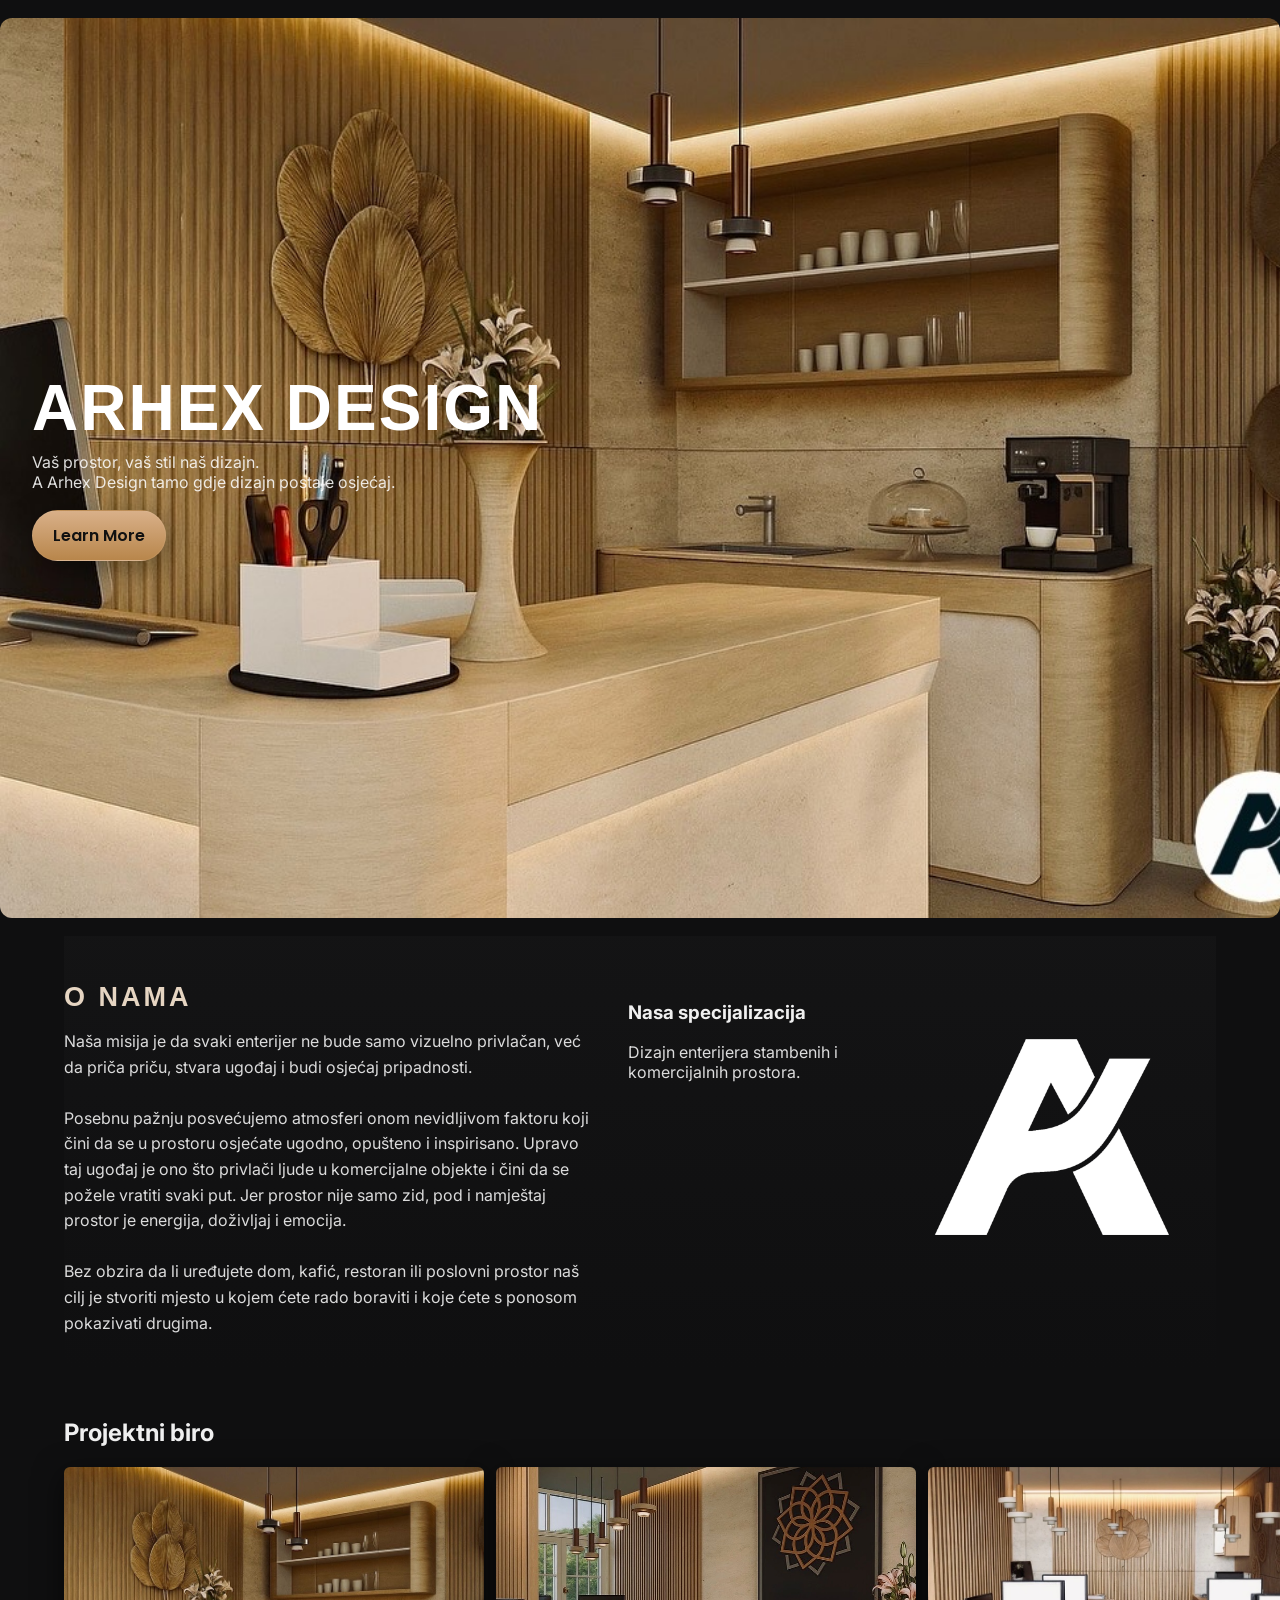
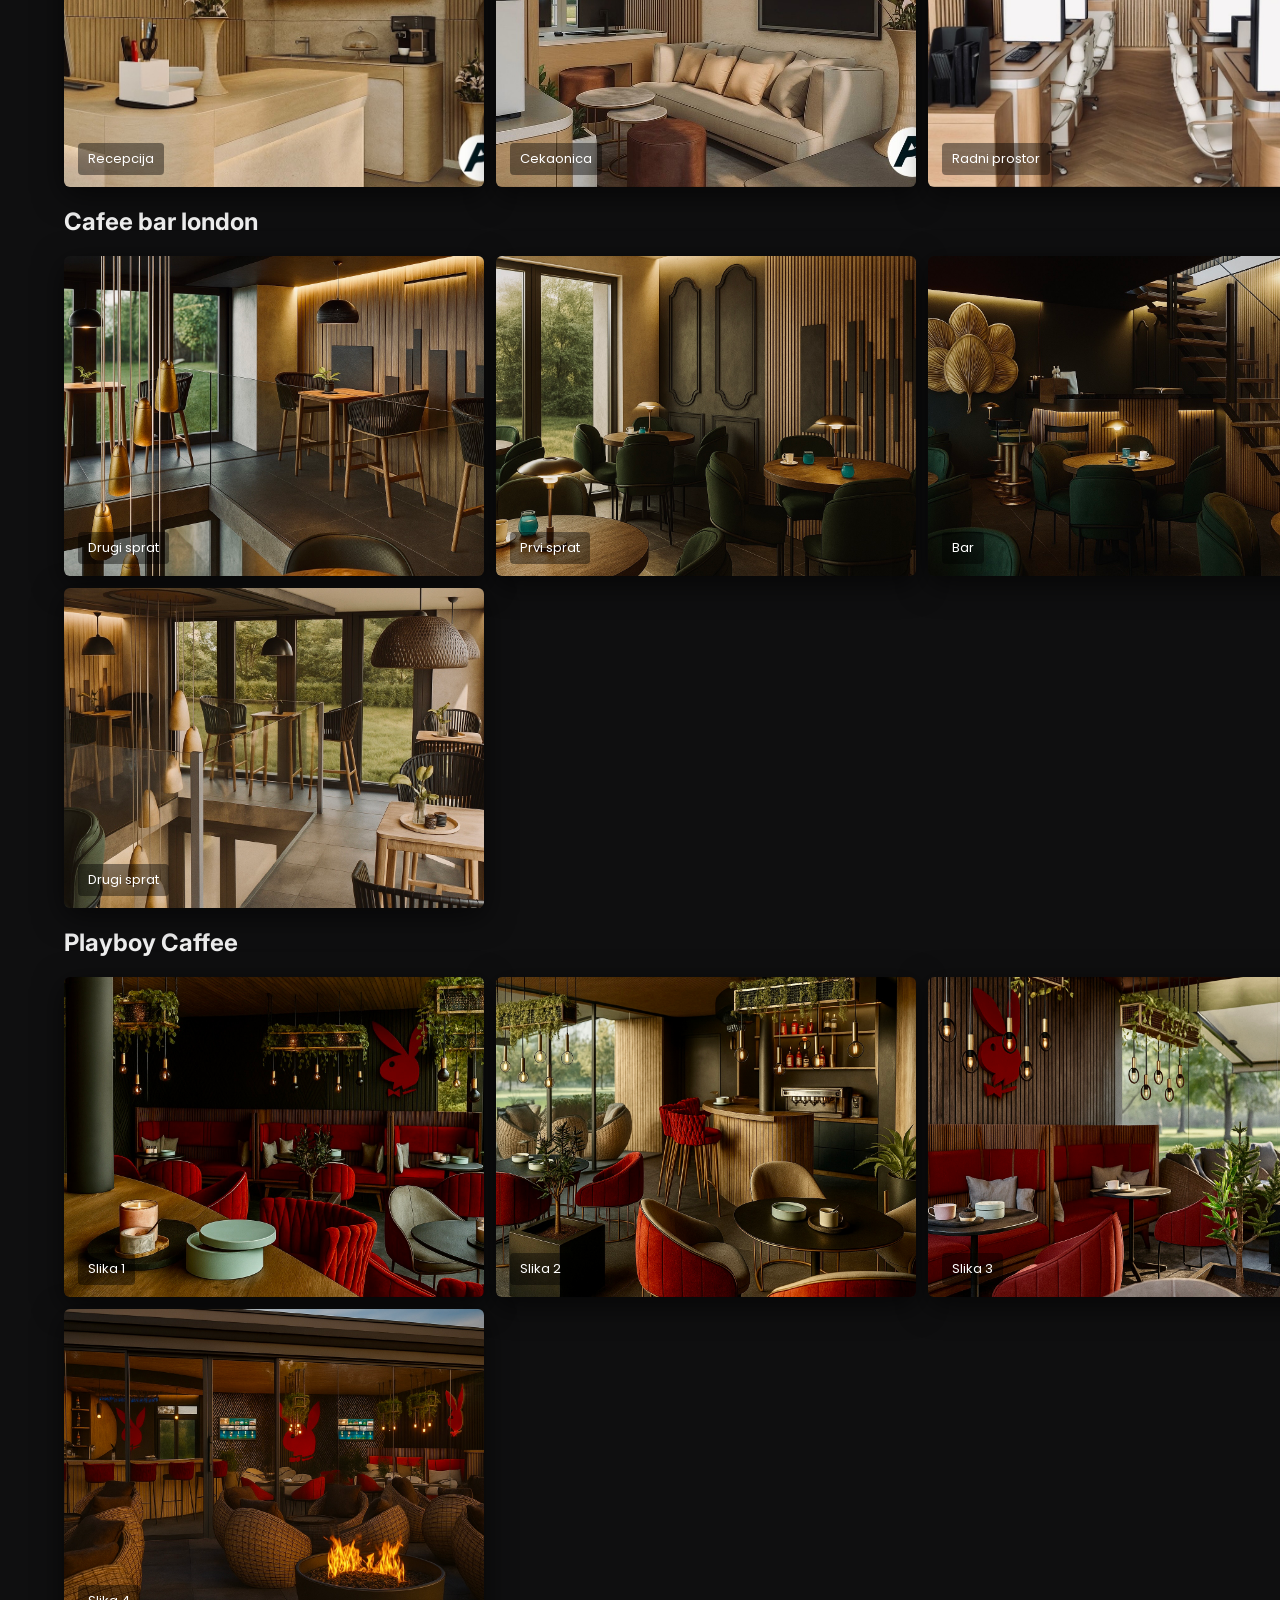
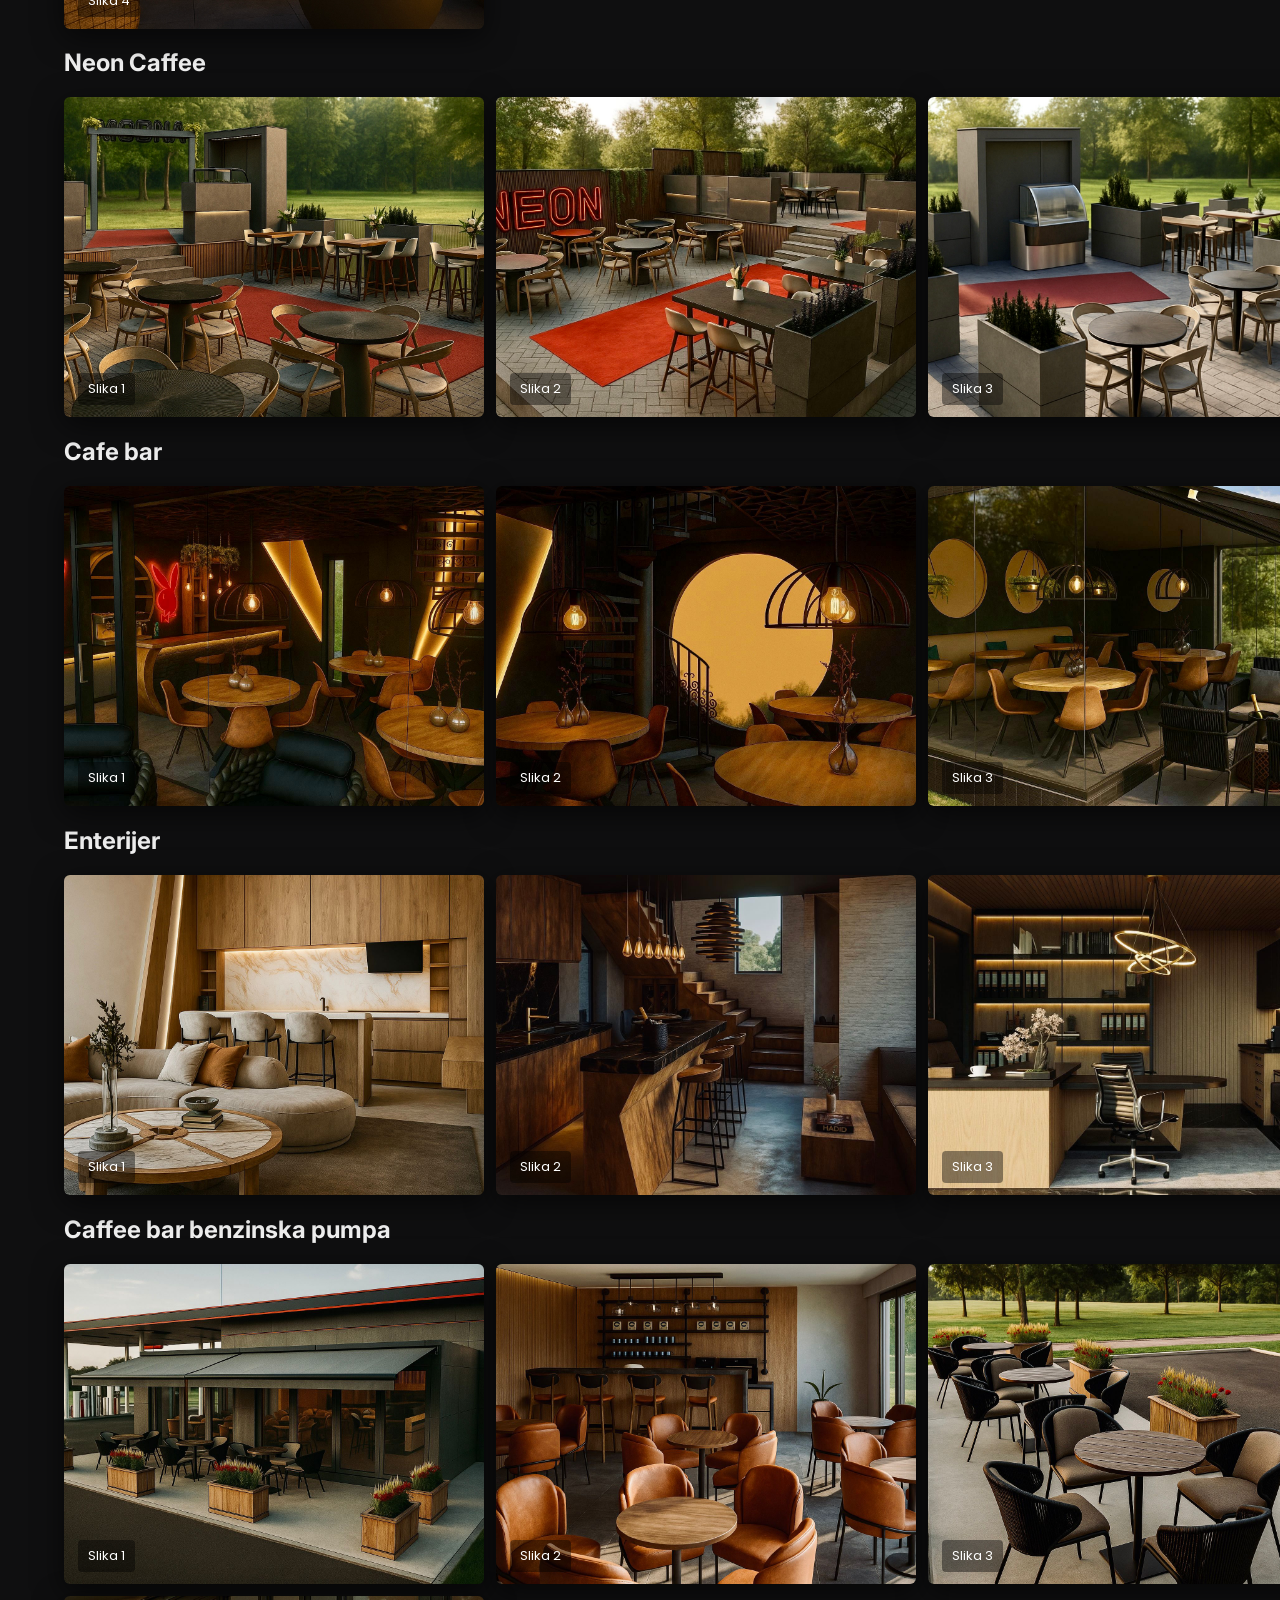
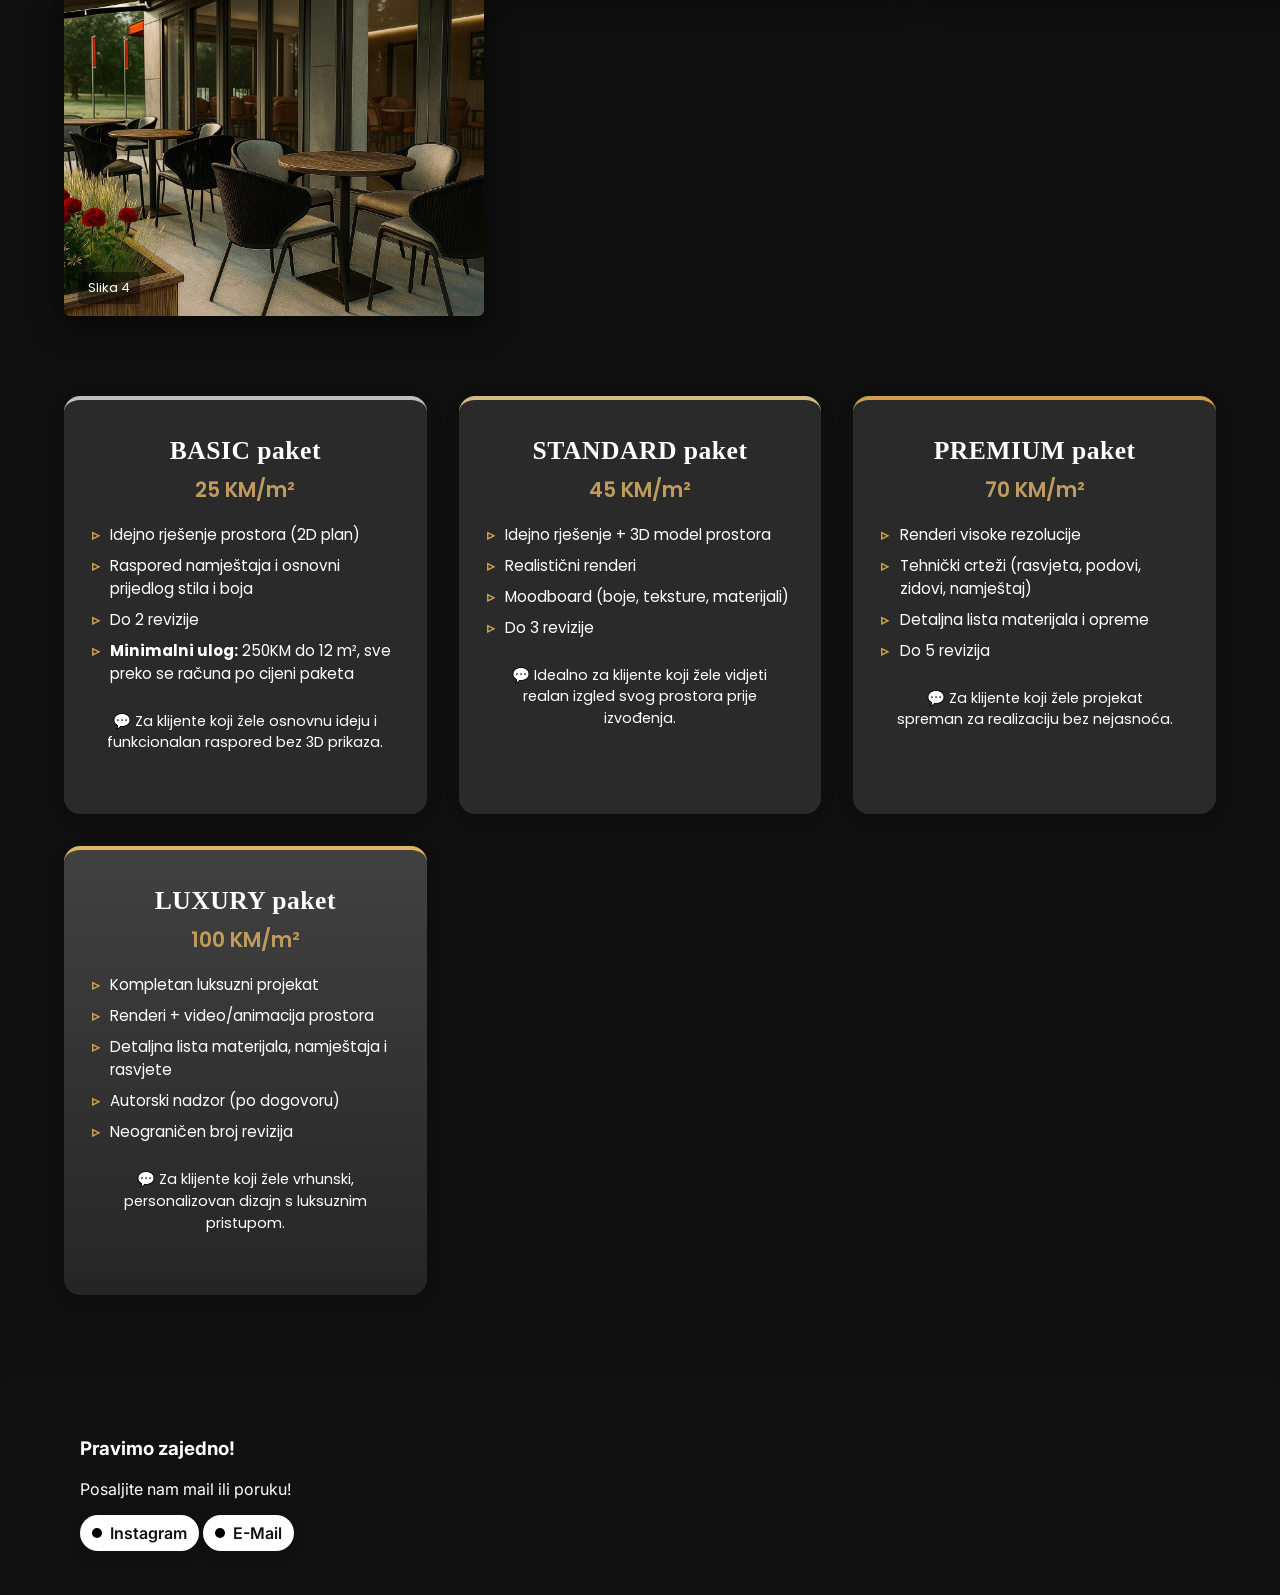
==== main.html @ 0e2cfc60 "Add files via upload" ====
<!doctype html>
<html lang="en">
<head>
  <meta charset="utf-8" />
  <meta name="viewport" content="width=device-width,initial-scale=1" />
  <title>ARHEX</title>

  <!-- Google Fonts -->
  <link href="https://fonts.googleapis.com/css2?
    family=Bebas+Neue&family=Poppins:wght@400;600;700&family=Inter:wght@300;400;600&display=swap"
    rel="stylesheet">

  <link rel="stylesheet" href="styles.css">
</head>
<body>

  <!-- HERO -->
  <header class="hero" role="banner">
    <div class="hero-image" style="background-image: url('path/to/hero-image.jpg');"></div>
    <div class="hero-inner container">
      <div class="hero-content">
        <h1 class="hero-title">ARHEX DESIGN</h1>
        <p class="hero-sub">Vaš prostor, vaš stil naš dizajn.<br>
A         Arhex Design tamo gdje dizajn postaje osjećaj.
        </p>
        <div class="hero-cta">
          <a class="btn btn-primary" id="learn-more">Learn More</a>
        </div>
      </div>
    </div>
  </header>

  <!-- ABOUT -->
  <section class="about container">
    <div class="about-grid">
      <div class="about-left">
        <h2 class="section-title small">O NAMA</h2>
        <p class="muted">Naša misija je da svaki enterijer ne bude samo vizuelno privlačan, već da priča priču, stvara ugođaj i budi osjećaj pripadnosti.<br>
        <br>
        Posebnu pažnju posvećujemo atmosferi onom nevidljivom faktoru koji čini da se u prostoru osjećate ugodno, opušteno i inspirisano.
        Upravo taj ugođaj je ono što privlači ljude u komercijalne objekte i čini da se požele vratiti svaki put.
        Jer prostor nije samo zid, pod i namještaj prostor je energija, doživljaj i emocija.<br>
        <br>
        Bez obzira da li uređujete dom, kafić, restoran ili poslovni prostor naš cilj je stvoriti mjesto u kojem ćete rado boraviti i koje ćete s ponosom pokazivati drugima.
        </p>
      </div>

      <div class="about-mid">
        <h3 class="feature-title">Nasa specijalizacija</h3>
        <ul class="specialization">
          <li>Dizajn enterijera stambenih i komercijalnih prostora.</li>
        </ul>
      </div>

      <div class="about-right">
        <div class="about-image-wrap">
          <img src="work/logo.png" alt="about image">
        </div>
      </div>
    </div>
  </section>

  <!-- PROJECTS preview row -->
  <section class="projects-preview">
    <div class="projects-container">


    </div>
  </section>


<section class="pricing-section" id="pricing">
  <div class="pricing-container">

    <div class="pricing-card basic">
      <h2 class="pricing-title">BASIC paket</h2>
      <p class="pricing-price">25 KM/m²</p>
      <ul class="pricing-list">
        <li>Idejno rješenje prostora (2D plan)</li>
        <li>Raspored namještaja i osnovni prijedlog stila i boja</li>
        <li>Do 2 revizije</li>
        <li><strong>Minimalni ulog:</strong> 250KM do 12 m², sve preko se računa po cijeni paketa</li>
      </ul>
      <p class="pricing-desc">💬 Za klijente koji žele osnovnu ideju i funkcionalan raspored bez 3D prikaza.</p>
    </div>

    <div class="pricing-card standard">
      <h2 class="pricing-title">STANDARD paket</h2>
      <p class="pricing-price">45 KM/m²</p>
      <ul class="pricing-list">
        <li>Idejno rješenje + 3D model prostora</li>
        <li>Realistični renderi</li>
        <li>Moodboard (boje, teksture, materijali)</li>
        <li>Do 3 revizije</li>
      </ul>
      <p class="pricing-desc">💬 Idealno za klijente koji žele vidjeti realan izgled svog prostora prije izvođenja.</p>
    </div>

    <div class="pricing-card premium">
      <h2 class="pricing-title">PREMIUM paket</h2>
      <p class="pricing-price">70 KM/m²</p>
      <ul class="pricing-list">
        <li>Renderi visoke rezolucije</li>
        <li>Tehnički crteži (rasvjeta, podovi, zidovi, namještaj)</li>
        <li>Detaljna lista materijala i opreme</li>
        <li>Do 5 revizija</li>
      </ul>
      <p class="pricing-desc">💬 Za klijente koji žele projekat spreman za realizaciju bez nejasnoća.</p>
    </div>

    <div class="pricing-card luxury">
      <h2 class="pricing-title">LUXURY paket</h2>
      <p class="pricing-price">100 KM/m²</p>
      <ul class="pricing-list">
        <li>Kompletan luksuzni projekat</li>
        <li>Renderi + video/animacija prostora</li>
        <li>Detaljna lista materijala, namještaja i rasvjete</li>
        <li>Autorski nadzor (po dogovoru)</li>
        <li>Neograničen broj revizija</li>
      </ul>
      <p class="pricing-desc">💬 Za klijente koji žele vrhunski, personalizovan dizajn s luksuznim pristupom.</p>
    </div>

  </div>
</section>


  

  <!-- Footer CTA -->
  <footer id="contact" class="footer">
    <div class="container footer-inner">
      <div class="footer-left">
        <h3>Pravimo zajedno!</h3>
        <p class="muted">Posaljite nam mail ili poruku!</p>

        <div class="about-socials">
          <a class="social-pill" href="https://www.instagram.com/arhex_design?igsh=MWY5aG54cDFkeXpsZw==" target="_blank"><span class="dot"></span> Instagram </a>
          <a class="social-pill" href="https://mail.google.com/mail/?view=cm&fs=1&to=arhex.design@gmail.com" target="_blank"><span class="dot"></span> E-Mail </a>
        </div>
      </div>
    </div>
  </footer>
  <script src="back.js"></script>
</body>
</html>
---- styles.css ----
/* Reset + base */
* { box-sizing: border-box; }
html,body { height:100%; margin:0; background:#0f0f10; color:#efefef; font-family: 'Inter', system-ui, sans-serif; -webkit-font-smoothing:antialiased; }
.container { width: 90%; margin: 0 auto; }
.projects-container { width: 90%; margin: 0 auto; }

/* Left vertical bar */
.left-bar {
  position: fixed;
  left: 18px;
  top: 40px;
  width: 72px;
  z-index: 60;
  color:#e6e6e6;
}
.left-bar-inner { display:flex; flex-direction:column; align-items:center; gap:18px; }
.index-num { font-family:'Bebas Neue', sans-serif; font-size:30px; opacity:0.9; color:#d9b089; }
.left-nav { display:flex; flex-direction:column; gap:8px; }
.mini-btn { background:transparent; color:inherit; border:1px solid rgba(255,255,255,0.04); padding:6px 8px; border-radius:6px; cursor:pointer; font-size:12px; }

/* HERO */
.hero { position: relative; border-radius: 12px; overflow:hidden; margin: 18px 0; min-height: 60vh; display:block; }
.hero-image { position:absolute; inset:0; background-size:cover; background-position:center; filter: saturate(0.98) contrast(1.02) brightness(0.96); transform: scale(1.02);}
.hero-inner { background-image: url(work/office1.jpeg); background-repeat: no-repeat; background-size: cover; position:relative; z-index:2; display:flex; align-items:center; min-height:100vh; width: 100%; }
.hero-content { padding: 6rem 2rem; max-width:820px; }
.hero-title { font-family:'Bebas Neue', sans-serif; color:#fff; font-size: clamp(28px, 5.8vw, 64px); letter-spacing:2px; margin:0 0 12px 0; line-height:1; text-transform:uppercase; }
.hero-sub { color: rgba(255,255,255,0.86); max-width:640px; font-size:1rem; margin:0 0 18px 0; }
.hero-cta .btn { display:inline-block; }

/* overlay for readability */
.hero::before {
  content:""; position:absolute; inset:0; background: linear-gradient(180deg, rgba(0,0,0,0.48) 0%, rgba(0,0,0,0.30) 50%, rgba(0,0,0,0.6) 100%); z-index:1;
}

/* Buttons */
.btn { display:inline-block; text-decoration:none; padding:12px 20px; border-radius:28px; font-family:'Poppins',sans-serif; font-weight:600; }
.btn-primary { background: linear-gradient(180deg,#d9b089,#b8864b); color:#111; box-shadow: 0 8px 30px rgba(0,0,0,0.4); border: 1px solid rgba(255,255,255,0.06); cursor: pointer;}
.btn-secondary { background: transparent; border: 2px solid rgba(255,255,255,0.06); color:#fff; }

/* ABOUT */
.about { padding: 46px 0; background: linear-gradient(180deg, rgba(255,255,255,0.02) 0%, rgba(0,0,0,0.02) 100%); }
.about-grid { display:grid; grid-template-columns: 1fr 240px 320px; gap:28px; align-items:top; }
.section-title.small { font-family:'Bebas Neue', sans-serif; color:#e6d5c2; text-transform:uppercase; letter-spacing:3px; font-size:3vh; margin:0 0 12px 0; }
.about-left .muted { color:rgba(255,255,255,0.85); line-height:1.6; }


/* special list */
.specialization { list-style:none; padding:0; margin:0; color:rgba(255,255,255,0.85); }
.about-image-wrap img { width:100%; height:auto; display:block; border-radius:8px;  background-color: none;}

/* Projects preview strip */
.projects-preview { padding:0; margin-top:8px;}
.projects-row {
  display: grid;
  grid-template-columns: repeat(4, 1fr);
  gap: 12px;
  margin-top: 18px;
  width: 100%;
}
.project-card { position:relative; overflow:hidden; border-radius:6px; background:#111; box-shadow: 0 8px 30px rgba(0,0,0,0.6); width: 420px;}
.project-card img { width:100%; height:320px; object-fit:cover; display:block; transform-origin:center; transition: transform .4s ease; }
.project-card:hover img { transform: scale(1.04); }
.project-card .card-title { position:absolute; left:14px; bottom:12px; color:#fff; font-family:'Poppins',sans-serif; background: rgba(0,0,0,0.42); padding:6px 10px; border-radius:4px; font-size:13px; }

/* Pricing

/* Pricing Section */
.pricing-section {
  width: 100%;
  background: #fafafa;
  padding: 80px 5%;
  text-align: center;
}

.pricing-container {
  display: grid;
  grid-template-columns: repeat(auto-fit, minmax(280px, 1fr));
  gap: 32px;
  max-width: 1400px;
  margin: 0 auto;
}

.pricing-card {
  background: #2a2a2a;
  border-radius: 16px;
  padding: 36px 28px;
  box-shadow: 0 4px 20px rgba(0,0,0,0.06);
  transition: transform .3s ease, box-shadow .3s ease;
  border-top: 4px solid transparent;
}

.pricing-card:hover {
  transform: translateY(-6px);
  box-shadow: 0 8px 28px rgba(0,0,0,0.12);
}

/* Accent colors per tier */
.basic { border-top-color: #bfbfbf; }
.standard { border-top-color: #d4b887; }
.premium { border-top-color: #d19f4b; }
.luxury { border-top-color: #e0b461; background: linear-gradient(180deg,#414141, #252525); }

.pricing-section {background-color: #0f0f10;}

.pricing-title {
  font-family: "Playfair Display", serif;
  font-size: 1.6rem;
  letter-spacing: .5px;
  margin: 0;
  color: #ffffff;
}

.pricing-price {
  font-family: "Poppins", sans-serif;
  font-size: 1.3rem;
  color: #c19b5c;
  margin: 8px 0 18px 0;
  font-weight: 600;
}

.pricing-list {
  text-align: left;
  margin: 0 auto 16px;
  padding: 0;
  list-style: none;
}

.pricing-list li {
  font-family: "Poppins", sans-serif;
  font-size: .95rem;
  color: #ffffff;
  margin: 8px 0;
  padding-left: 1.2em;
  position: relative;
}

.pricing-list li::before {
  content: "▹";
  position: absolute;
  left: 0;
  color: #d1a44c;
  font-weight: bold;
}

.pricing-desc {
  font-family: "Poppins", sans-serif;
  font-size: .9rem;
  color: #ffffff;
  line-height: 1.5;
  background: none;
  border-radius: 8px;
  padding: 10px 14px;
  margin-top: 14px;
}

@media (max-width: 700px) {
  .pricing-card {
    padding: 28px 20px;
  }
  .pricing-price {
    font-size: 1.1rem;
  }
  .pricing-title {
    font-size: 1.4rem;
  }
}


/* Big numeric callout */
.big-callout { padding: 40px 0; background: transparent; }
.callout-inner { display:flex; align-items:center; gap:28px; justify-content:center; padding: 24px 0; }
.big-number { font-family:'Bebas Neue',sans-serif; font-size: clamp(72px, 22vw, 220px); color:#d9b089; line-height:0.85; -webkit-text-fill-color: transparent; background-image: url('path/to/texture.jpg'); background-size: cover; background-position:center; }
.callout-text { color:rgba(255,255,255,0.8); text-align:center; }

/* Clients */
.clients { background: rgba(0,0,0,0.02); padding: 40px 0 80px; }
.clients-grid { display:grid; grid-template-columns: repeat(6, 1fr); gap:18px; align-items:center; justify-items:center; }
.client-logo img { width:72px; height:72px; object-fit:contain; opacity:0.9; filter: grayscale(0.08) brightness(0.98); border-radius:6px; }

/* ---------- FOOTER ---------- */
.footer{ background:#111; color:#fff; padding:28px 0; border-radius:12px; margin-bottom:36px; }
.footer-inner{ display:flex; justify-content:space-between; align-items:center; gap:18px; padding:16px; }

.social-pill{ display:inline-flex; gap:8px; align-items:center; padding:8px 12px; background:#fff; border-radius:999px; text-decoration:none; color:#111; box-shadow: 0 6px 18px rgba(0,0,0,0.06); font-weight:600; }
.social-pill .dot{ width:10px; height:10px; background: black; border-radius:50%; display:inline-block; }


/* Responsive */
@media (max-width: 1100px) {
  .about-grid { grid-template-columns: 1fr 1fr; }
  .projects-row { grid-template-columns: repeat(2, 1fr); }
  .clients-grid { grid-template-columns: repeat(4, 1fr); }
  .hero-inner { min-height:56vh; }
}
@media (max-width: 720px) {
  .left-bar { display:none; }
  .hero { border-radius:0; min-height:50vh; }
  .hero-content { padding: 2.4rem 1rem; text-align:center; }
  .about-grid { grid-template-columns: 1fr; gap:18px; }
  .projects-row { grid-template-columns: 1fr; }
  .big-number { font-size: clamp(48px, 40vw, 120px); }
  .clients-grid { grid-template-columns: repeat(3, 1fr); }
}

/* laptop */
@media (max-width: 1500px) {
  .projects-row {
    grid-template-columns: repeat(3, 1fr);
  }
}

/* tablet */
@media (max-width: 900px) {
  .projects-row {
    grid-template-columns: repeat(2, 1fr);
  }
}

/* phone */
@media (max-width: 600px) {
  .projects-row {
    grid-template-columns: 1fr;
  }
}
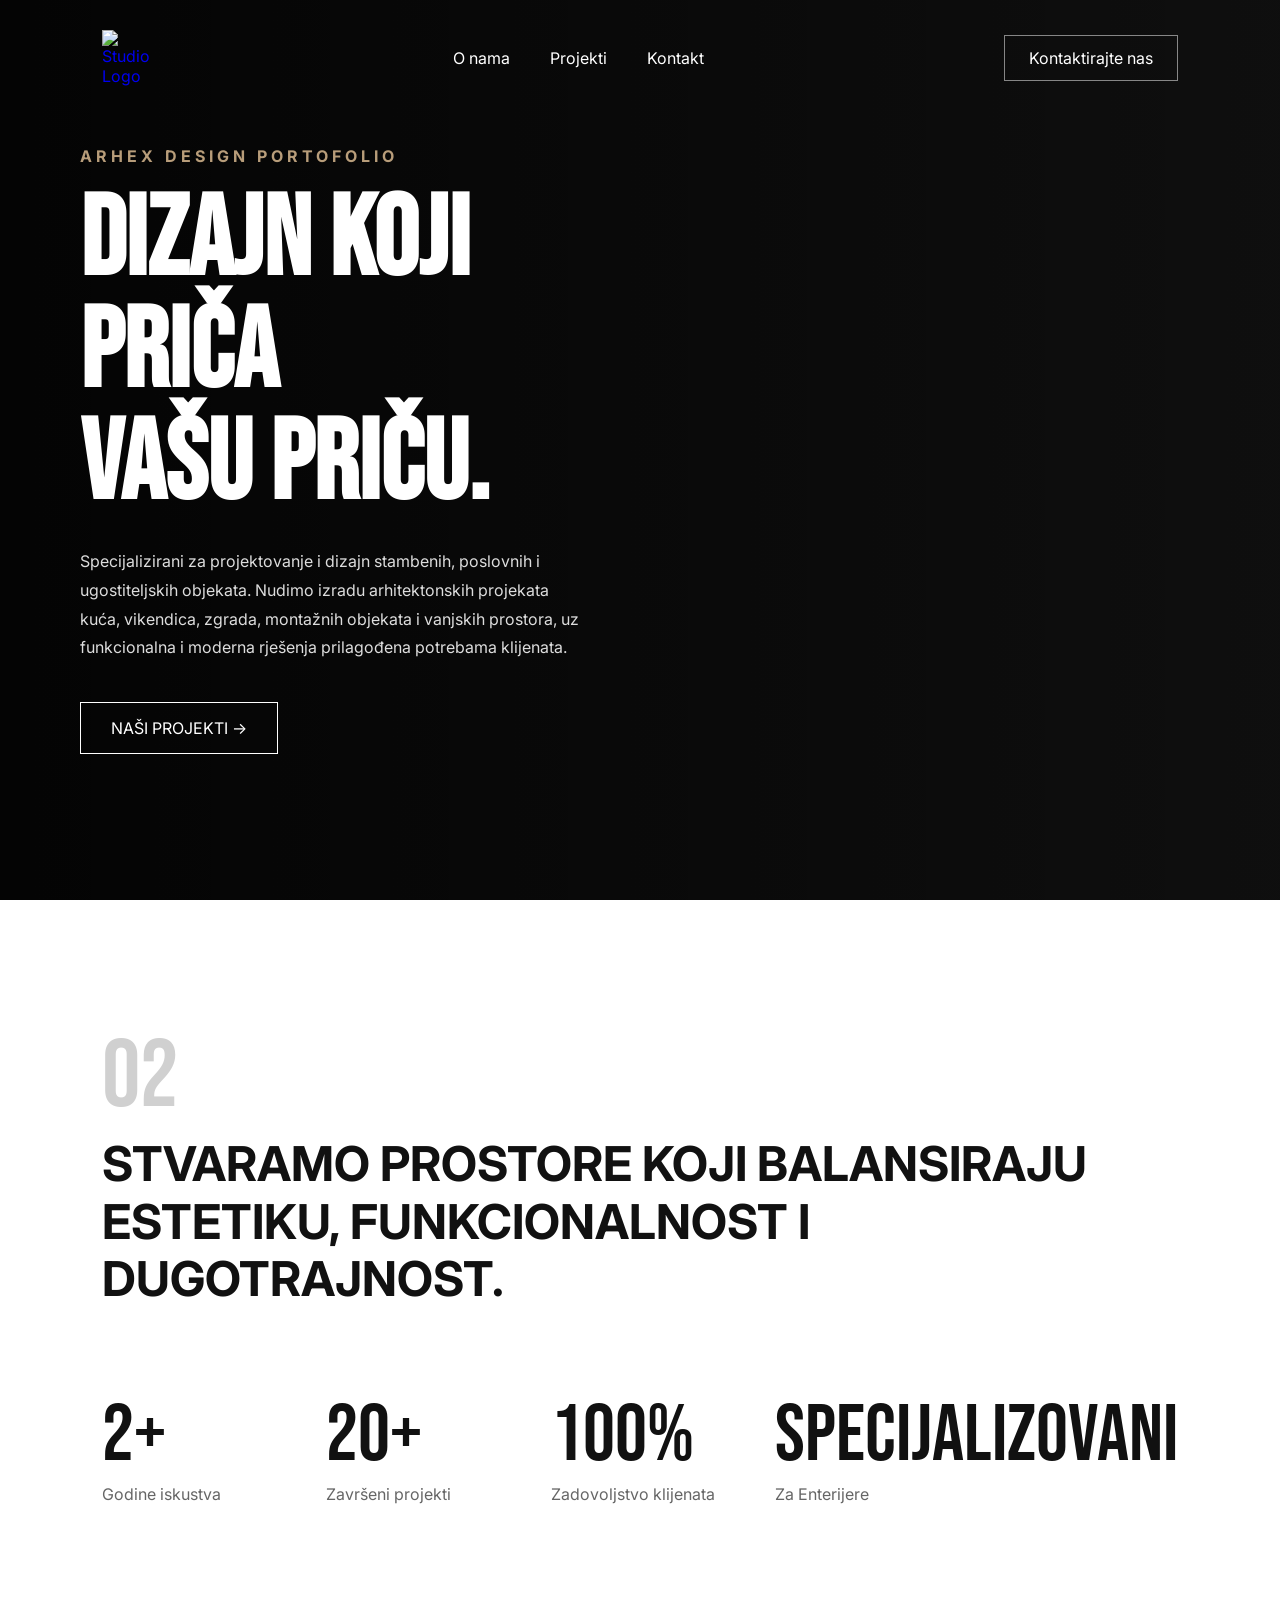
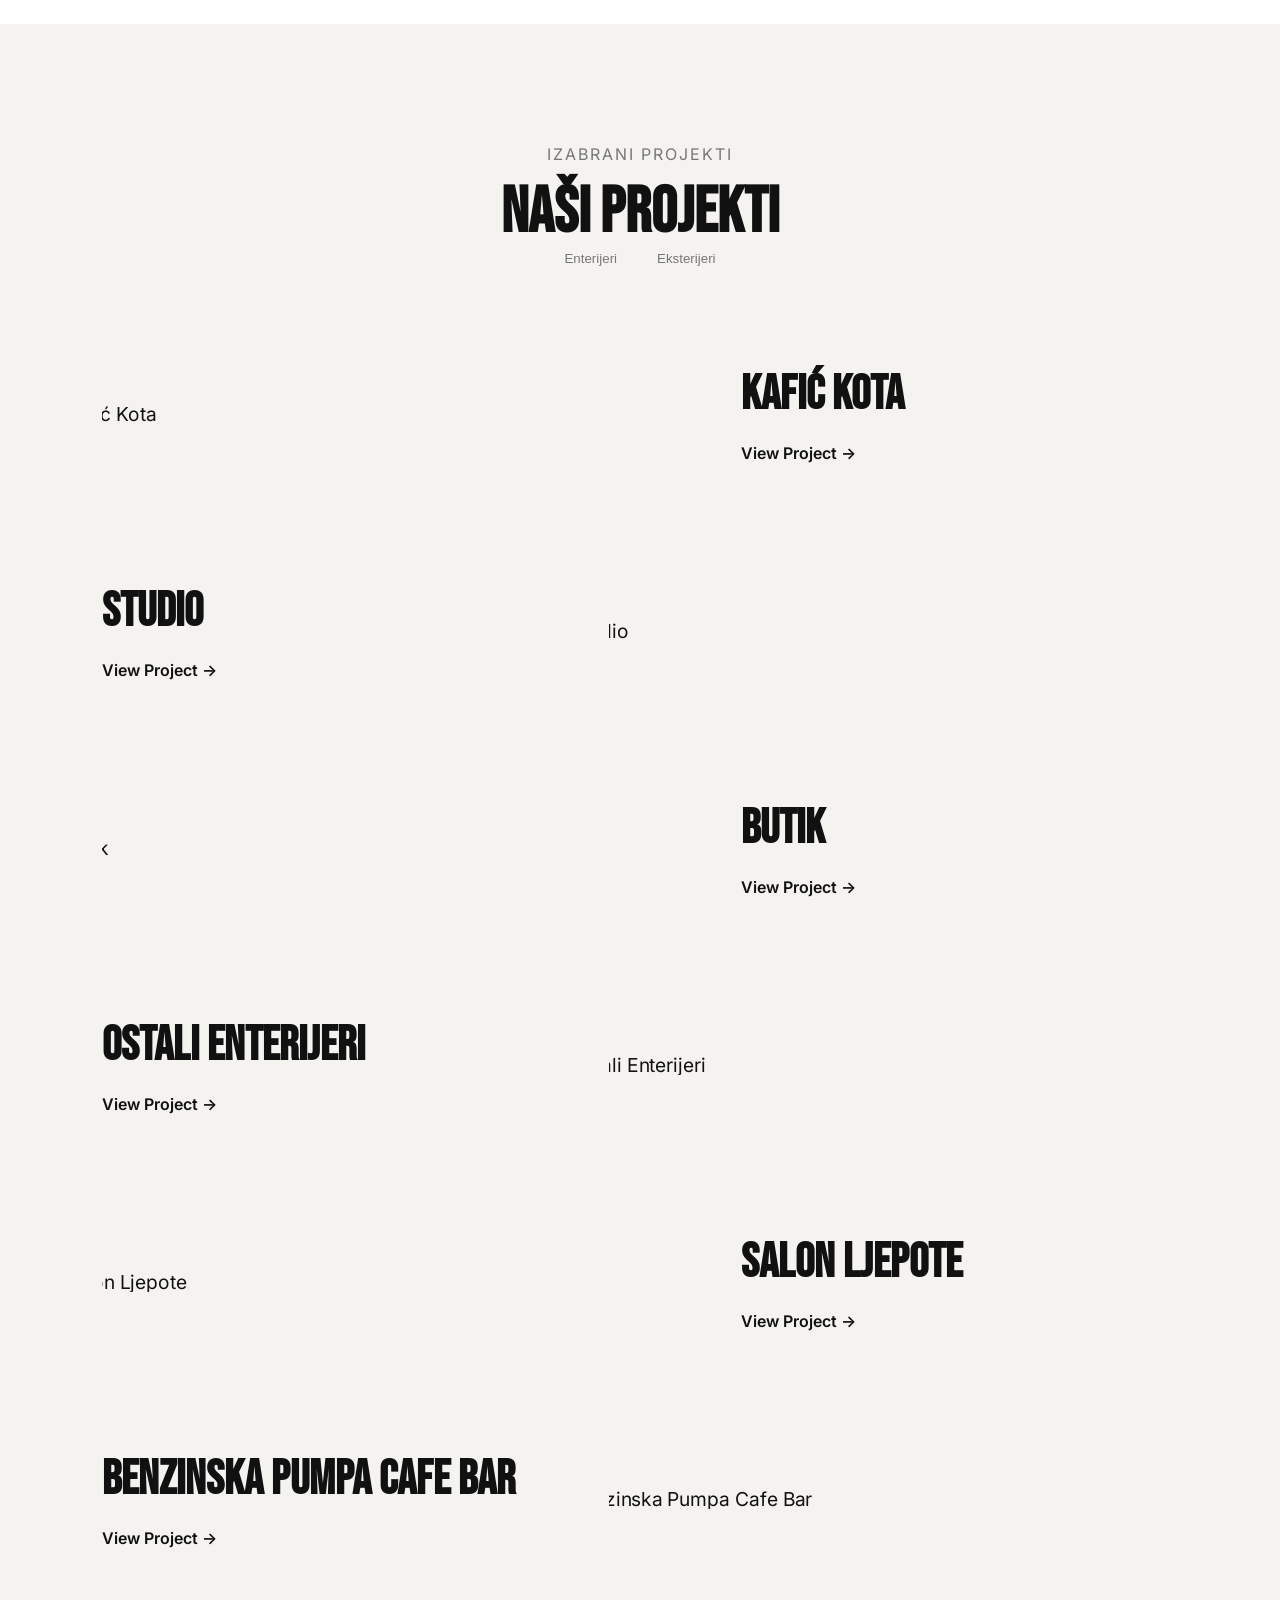
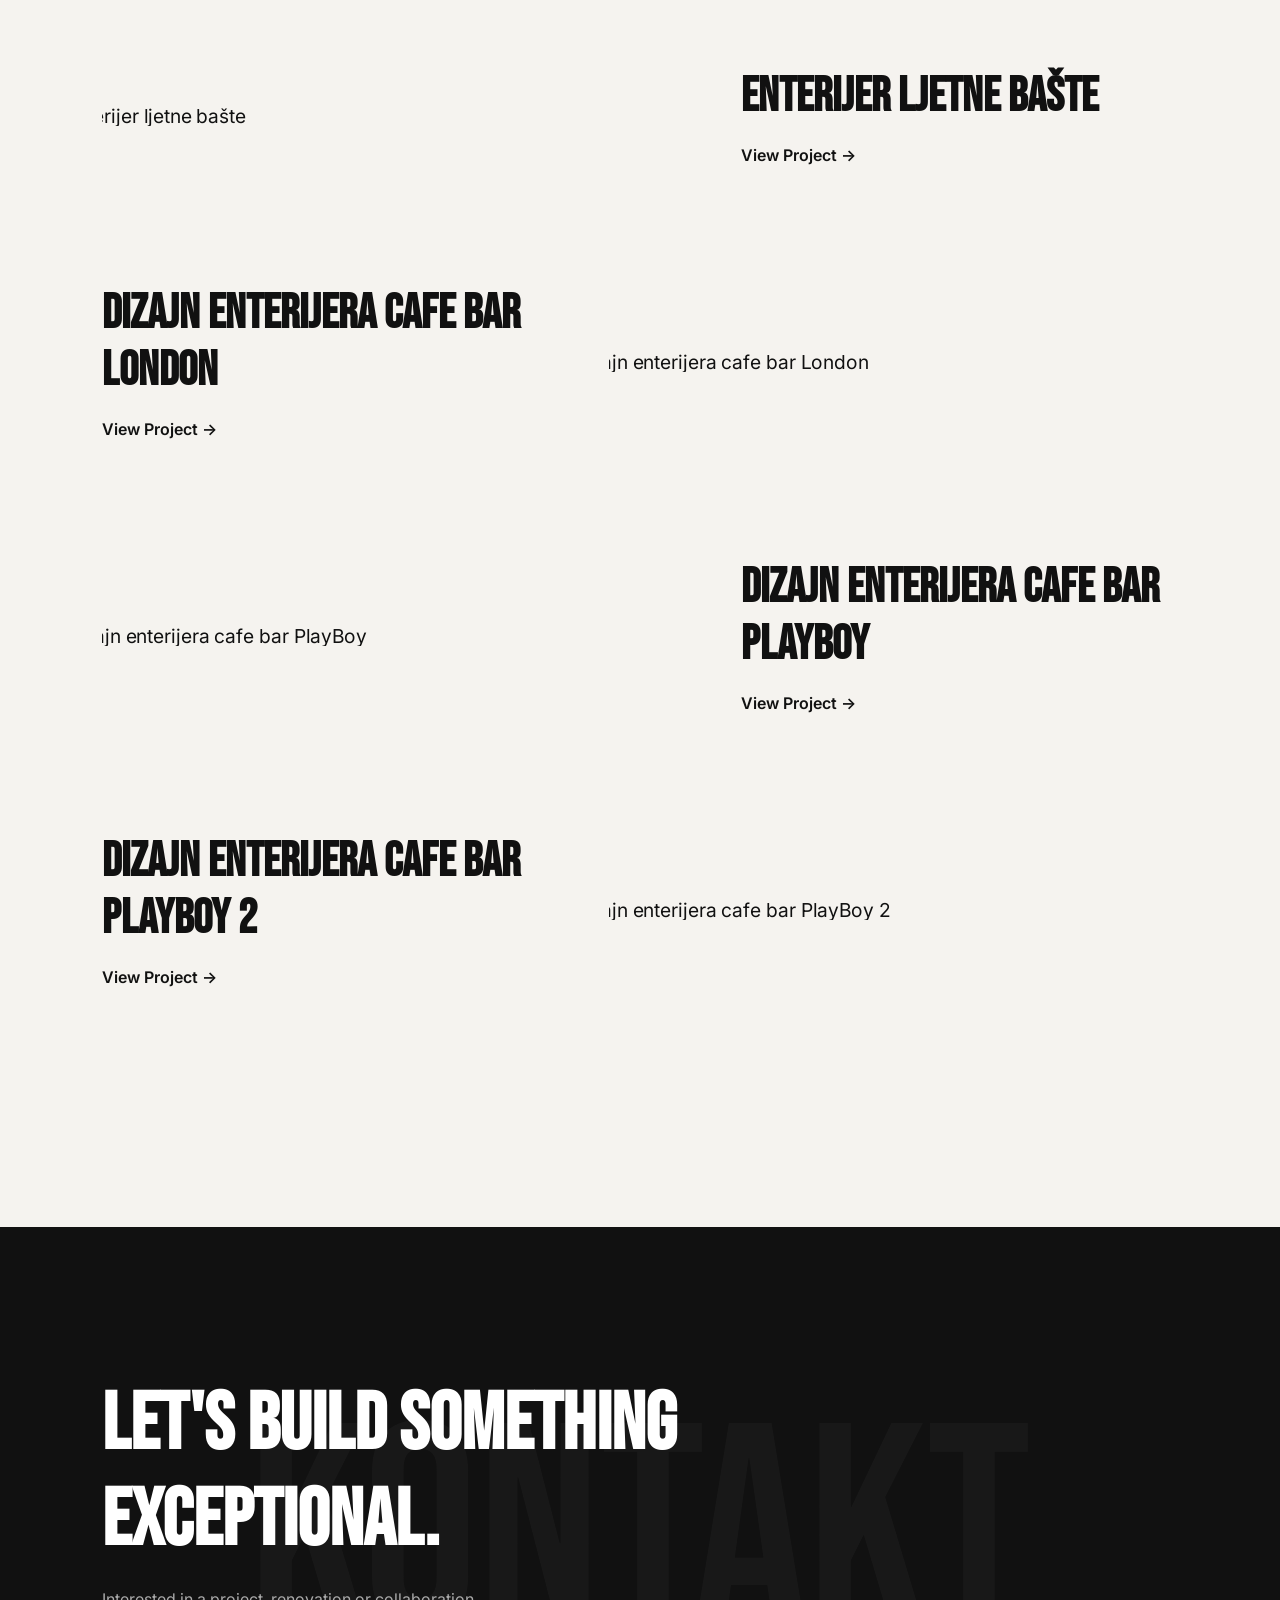
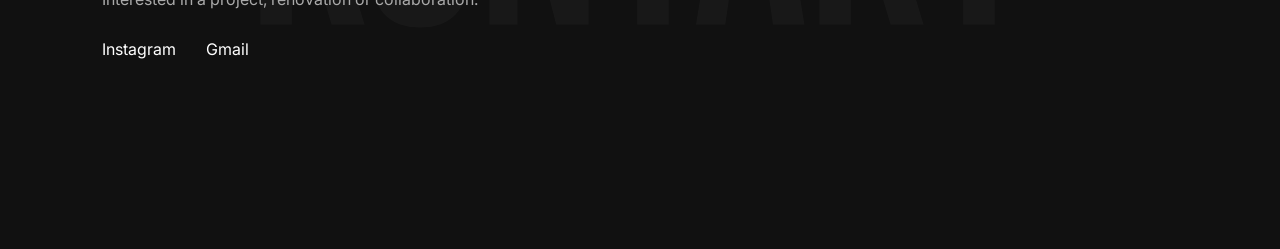
==== commit 997e4ae5: "Add files via upload" ====
--- a/main.html
+++ b/main.html
@@ -1,146 +1,192 @@
-<!doctype html>
+<!DOCTYPE html>
 <html lang="en">
 <head>
-  <meta charset="utf-8" />
-  <meta name="viewport" content="width=device-width,initial-scale=1" />
-  <title>ARHEX</title>
+    <meta charset="UTF-8">
+    <meta name="viewport" content="width=device-width, initial-scale=1.0">
+    <title>Studio Architecture</title>
 
-  <!-- Google Fonts -->
-  <link href="https://fonts.googleapis.com/css2?
-    family=Bebas+Neue&family=Poppins:wght@400;600;700&family=Inter:wght@300;400;600&display=swap"
-    rel="stylesheet">
+    <link rel="stylesheet" href="style.css">
 
-  <link rel="stylesheet" href="styles.css">
+    <link rel="preconnect" href="https://fonts.googleapis.com">
+    <link rel="preconnect" href="https://fonts.gstatic.com" crossorigin>
+
+    <link href="https://fonts.googleapis.com/css2?family=Bebas+Neue&family=Inter:wght@300;400;500;600&display=swap" rel="stylesheet">
 </head>
 <body>
 
-  <!-- HERO -->
-  <header class="hero" role="banner">
-    <div class="hero-image" style="background-image: url('path/to/hero-image.jpg');"></div>
-    <div class="hero-inner container">
-      <div class="hero-content">
-        <h1 class="hero-title">ARHEX DESIGN</h1>
-        <p class="hero-sub">Vaš prostor, vaš stil naš dizajn.<br>
-A         Arhex Design tamo gdje dizajn postaje osjećaj.
-        </p>
-        <div class="hero-cta">
-          <a class="btn btn-primary" id="learn-more">Learn More</a>
+    <!-- NAVBAR -->
+
+    <nav class="navbar">
+
+        <a href="#" class="logo">
+
+            <img
+                src="projectImages/logo.PNG"
+                alt="Studio Logo"
+            >
+
+        </a>
+
+        <div class="nav-links">
+            <a href="#about">O nama</a>
+            <a href="#projects">Projekti</a>
+            <a href="#contact">Kontakt</a>
         </div>
-      </div>
-    </div>
-  </header>
 
-  <!-- ABOUT -->
-  <section class="about container">
-    <div class="about-grid">
-      <div class="about-left">
-        <h2 class="section-title small">O NAMA</h2>
-        <p class="muted">Naša misija je da svaki enterijer ne bude samo vizuelno privlačan, već da priča priču, stvara ugođaj i budi osjećaj pripadnosti.<br>
-        <br>
-        Posebnu pažnju posvećujemo atmosferi onom nevidljivom faktoru koji čini da se u prostoru osjećate ugodno, opušteno i inspirisano.
-        Upravo taj ugođaj je ono što privlači ljude u komercijalne objekte i čini da se požele vratiti svaki put.
-        Jer prostor nije samo zid, pod i namještaj prostor je energija, doživljaj i emocija.<br>
-        <br>
-        Bez obzira da li uređujete dom, kafić, restoran ili poslovni prostor naš cilj je stvoriti mjesto u kojem ćete rado boraviti i koje ćete s ponosom pokazivati drugima.
-        </p>
-      </div>
+        <a href="#contact" class="nav-btn">
+            Kontaktirajte nas
+        </a>
 
-      <div class="about-mid">
-        <h3 class="feature-title">Nasa specijalizacija</h3>
-        <ul class="specialization">
-          <li>Dizajn enterijera stambenih i komercijalnih prostora.</li>
-        </ul>
-      </div>
+    </nav>
 
-      <div class="about-right">
-        <div class="about-image-wrap">
-          <img src="work/logo.png" alt="about image">
+    <!-- HERO -->
+
+    <section class="hero">
+
+        <div class="hero-overlay"></div>
+
+        <div class="hero-bg"></div>
+
+        <div class="hero-content">
+
+            <div class="hero-left">
+
+                <div class="hero-logo">
+                    ARHEX DESIGN PORTOFOLIO
+                </div>
+
+                <h1>
+                    DIZAJN KOJI<br>
+                    PRIČA<br>
+                    VAŠU PRIČU.
+                </h1>
+
+                <p>
+                    Specijalizirani za projektovanje i dizajn stambenih, poslovnih i ugostiteljskih objekata.
+                    Nudimo izradu arhitektonskih projekata kuća, vikendica, zgrada, montažnih objekata i vanjskih prostora, uz funkcionalna i moderna rješenja prilagođena potrebama klijenata.
+                </p>
+
+                <a href="#projects" class="hero-btn">
+                    NAŠI PROJEKTI →
+                </a>
+
+            </div>
+
         </div>
-      </div>
-    </div>
-  </section>
 
-  <!-- PROJECTS preview row -->
-  <section class="projects-preview">
-    <div class="projects-container">
+    </section>
+
+    <!-- ABOUT -->
+
+    <section id="about" class="about" class="project-image parallax">
+
+        <div class="section-number">
+            02
+        </div>
+
+        <div class="about-intro">
+
+            <h2>
+                STVARAMO PROSTORE KOJI BALANSIRAJU ESTETIKU, FUNKCIONALNOST I DUGOTRAJNOST.
+            </h2>
+
+        </div>
+
+        <div class="stats">
+
+            <div class="stat">
+                <span>2+</span>
+                <p>Godine iskustva</p>
+            </div>
+
+            <div class="stat">
+                <span>20+</span>
+                <p>Završeni projekti</p>
+            </div>
+
+            <div class="stat">
+                <span>100%</span>
+                <p>Zadovoljstvo klijenata</p>
+            </div>
+
+            <div class="stat">
+                <span>SPECIJALIZOVANI</span>
+                <p>Za Enterijere</p>
+            </div>
+
+        </div>
+
+    </section>
+
+    <!-- PROJECTS -->
+
+    <section id="projects" class="projects">
+
+    <div class="projects-header">
+
+        <div>
+
+            <p class="small-heading">
+                IZABRANI PROJEKTI
+            </p>
+
+            <h2>
+                NAŠI PROJEKTI
+            </h2>
+
+        </div>
+
+        <div class="tabs">
 
 
-    </div>
-  </section>
+            <button class="tab" data-category="interiors">
+                Enterijeri
+            </button>
 
+            <button class="tab" data-category="exteriors">
+                Eksterijeri
+            </button>
 
-<section class="pricing-section" id="pricing">
-  <div class="pricing-container">
+        </div>
 
-    <div class="pricing-card basic">
-      <h2 class="pricing-title">BASIC paket</h2>
-      <p class="pricing-price">25 KM/m²</p>
-      <ul class="pricing-list">
-        <li>Idejno rješenje prostora (2D plan)</li>
-        <li>Raspored namještaja i osnovni prijedlog stila i boja</li>
-        <li>Do 2 revizije</li>
-        <li><strong>Minimalni ulog:</strong> 250KM do 12 m², sve preko se računa po cijeni paketa</li>
-      </ul>
-      <p class="pricing-desc">💬 Za klijente koji žele osnovnu ideju i funkcionalan raspored bez 3D prikaza.</p>
     </div>
 
-    <div class="pricing-card standard">
-      <h2 class="pricing-title">STANDARD paket</h2>
-      <p class="pricing-price">45 KM/m²</p>
-      <ul class="pricing-list">
-        <li>Idejno rješenje + 3D model prostora</li>
-        <li>Realistični renderi</li>
-        <li>Moodboard (boje, teksture, materijali)</li>
-        <li>Do 3 revizije</li>
-      </ul>
-      <p class="pricing-desc">💬 Idealno za klijente koji žele vidjeti realan izgled svog prostora prije izvođenja.</p>
+    <div id="projects-container">
+
     </div>
 
-    <div class="pricing-card premium">
-      <h2 class="pricing-title">PREMIUM paket</h2>
-      <p class="pricing-price">70 KM/m²</p>
-      <ul class="pricing-list">
-        <li>Renderi visoke rezolucije</li>
-        <li>Tehnički crteži (rasvjeta, podovi, zidovi, namještaj)</li>
-        <li>Detaljna lista materijala i opreme</li>
-        <li>Do 5 revizija</li>
-      </ul>
-      <p class="pricing-desc">💬 Za klijente koji žele projekat spreman za realizaciju bez nejasnoća.</p>
-    </div>
-
-    <div class="pricing-card luxury">
-      <h2 class="pricing-title">LUXURY paket</h2>
-      <p class="pricing-price">100 KM/m²</p>
-      <ul class="pricing-list">
-        <li>Kompletan luksuzni projekat</li>
-        <li>Renderi + video/animacija prostora</li>
-        <li>Detaljna lista materijala, namještaja i rasvjete</li>
-        <li>Autorski nadzor (po dogovoru)</li>
-        <li>Neograničen broj revizija</li>
-      </ul>
-      <p class="pricing-desc">💬 Za klijente koji žele vrhunski, personalizovan dizajn s luksuznim pristupom.</p>
-    </div>
-
-  </div>
 </section>
 
+    <!-- CONTACT -->
 
-  
+    <section id="contact" class="contact" class="project-image parallax">
 
-  <!-- Footer CTA -->
-  <footer id="contact" class="footer">
-    <div class="container footer-inner">
-      <div class="footer-left">
-        <h3>Pravimo zajedno!</h3>
-        <p class="muted">Posaljite nam mail ili poruku!</p>
+        <div class="bg-word">
+            KONTAKT
+        </div>
 
-        <div class="about-socials">
-          <a class="social-pill" href="https://www.instagram.com/arhex_design?igsh=MWY5aG54cDFkeXpsZw==" target="_blank"><span class="dot"></span> Instagram </a>
-          <a class="social-pill" href="https://mail.google.com/mail/?view=cm&fs=1&to=arhex.design@gmail.com" target="_blank"><span class="dot"></span> E-Mail </a>
+        <div class="contact-content">
+
+            <h2>
+                LET'S BUILD SOMETHING EXCEPTIONAL.
+            </h2>
+
+            <p>
+                Interested in a project, renovation or collaboration.
+            </p>
+
+            <div class="socials">
+                <a href="https://www.instagram.com/arhex_design?igsh=MWY5aG54cDFkeXpsZw==" target="_blank">Instagram</a>
+                <a href="https://mail.google.com/mail/?view=cm&fs=1&to=arhex.design@gmail.com" target="_blank">Gmail</a>
+            </div>
+
         </div>
-      </div>
-    </div>
-  </footer>
-  <script src="back.js"></script>
+
+    </section>
+
+    <script src="handler.js"></script>
+    <script src="https://cdn.jsdelivr.net/npm/gsap@3"></script>
+    <script src="https://cdn.jsdelivr.net/npm/gsap@3/dist/ScrollTrigger.min.js"></script>
+
 </body>
-</html>
+</html>
--- a/style.css
+++ b/style.css
@@ -0,0 +1,646 @@
+*{
+    margin:0;
+    padding:0;
+    box-sizing:border-box;
+}
+
+html{
+    scroll-behavior:smooth;
+}
+
+body{
+    font-family:'Inter',sans-serif;
+    background:#111;
+    color:#111;
+}
+
+/* NAVBAR */
+
+.navbar{
+    position:fixed;
+    top:0;
+    left:0;
+    width:100%;
+    z-index:1000;
+
+    padding:30px 8%;
+
+    display:flex;
+    justify-content:space-between;
+    align-items:center;
+
+    transition:all .35s ease;
+}
+
+/* Scrolled State */
+
+.navbar.scrolled{
+    background: rgba(255,255,255,0.75);
+
+    backdrop-filter: blur(20px);
+    -webkit-backdrop-filter: blur(20px);
+
+    box-shadow: 0 2px 20px rgba(0,0,0,0.08);
+
+    padding: 20px 8%;
+}
+
+.logo{
+
+    display:flex;
+    align-items:center;
+
+    text-decoration:none;
+
+}
+
+.logo img{
+
+    width:50px;
+    height:auto;
+
+    display:block;
+
+    transition:.3s ease;
+
+}
+.navbar.scrolled .logo img{
+    filter: brightness(0);
+}
+
+.logo span{
+    color:#b89d7a;
+}
+
+.nav-links{
+    display:flex;
+    gap:40px;
+}
+
+.nav-links a{
+    text-decoration:none;
+    color:white;
+
+    transition:.35s;
+}
+
+.navbar.scrolled .nav-links a{
+    color:#111;
+}
+
+.nav-btn{
+    text-decoration:none;
+
+    color:white;
+    border:1px solid rgba(255,255,255,.5);
+
+    padding:12px 24px;
+
+    transition:.35s;
+}
+
+.navbar.scrolled .nav-btn{
+    color:#111;
+    border-color:#111;
+}
+
+.navbar.scrolled .nav-btn:hover{
+    background:#111;
+    color:white;
+}
+
+/* HERO */
+
+.hero{
+    position:relative;
+    height:100vh;
+
+    display:flex;
+    align-items:center;
+
+    overflow:hidden;
+}
+
+.hero-bg{
+    position:absolute;
+    inset:0;
+
+    background:url("projectImages/hero-image1.jpg")
+    center center/cover no-repeat;
+
+    transition:opacity 1s ease;
+
+    z-index:0;
+}
+
+.hero::before{
+    content:"";
+
+    position:absolute;
+    inset:0;
+
+    background:
+    linear-gradient(
+        90deg,
+        rgba(0,0,0,.78),
+        rgba(0,0,0,.15)
+    );
+
+    z-index:1;
+}
+
+
+.hero-content{
+    width:100%;
+    max-width:1700px;
+
+    margin:0 auto;
+
+    padding:0 80px;
+}
+
+.hero-left{
+    max-width:550px;
+}
+
+.hero-logo{
+    color:#b89d7a;
+    letter-spacing:4px;
+    margin-bottom:20px;
+    font-weight: 700;
+}
+
+.hero h1{
+    font-family:'Bebas Neue',sans-serif;
+    font-size:7rem;
+    line-height:1;
+    color:white;
+    margin-bottom:25px;
+}
+
+.hero p{
+    max-width:500px;
+    color:#ddd;
+    line-height:1.8;
+    margin-bottom:40px;
+}
+
+.hero-btn{
+    text-decoration:none;
+    color:white;
+    border:1px solid white;
+    padding:15px 30px;
+    display:inline-block;
+    transition:.3s;
+}
+
+.hero-btn:hover{
+    background:white;
+    color:black;
+}
+
+.hero-logo,
+.hero h1,
+.hero p,
+.hero-btn{
+    position: relative;
+
+    z-index: 2;
+    opacity:0;
+
+    transform:translateY(40px);
+
+}
+
+.hero-logo{
+
+    animation:
+        fadeUp 1s ease forwards;
+
+    animation-delay:0.2s;
+
+}
+
+.hero h1{
+
+    animation:
+        fadeUp 1s ease forwards;
+
+    animation-delay:0.5s;
+
+}
+
+.hero p{
+
+    animation:
+        fadeUp 1s ease forwards;
+
+    animation-delay:0.8s;
+
+}
+
+.hero-btn{
+
+    animation:
+        fadeUp 1s ease forwards;
+
+    animation-delay:1.1s;
+
+}
+
+@keyframes fadeUp{
+
+    from{
+        opacity:0;
+        transform:translateY(40px);
+    }
+
+    to{
+        opacity:1;
+        transform:translateY(0);
+    }
+
+}
+
+/* ABOUT */
+
+.about{
+    padding:120px 8%;
+    background:white;
+}
+
+.section-number{
+    font-family:'Bebas Neue',sans-serif;
+    font-size:6rem;
+    color:#d0d0d0;
+}
+
+.about h2{
+    max-width:1200px;
+    font-size:3rem;
+    line-height:1.2;
+    margin-bottom:80px;
+}
+
+.stats{
+    display:grid;
+    grid-template-columns:repeat(4,1fr);
+    gap:40px;
+}
+
+.stat span{
+    display:block;
+    font-family:'Bebas Neue',sans-serif;
+    font-size:5rem;
+    color:#111;
+}
+
+.stat p{
+    color:#666;
+}
+
+/* PROJECTS */
+
+.projects{
+    padding:120px 8%;
+    background:#f5f3ef;
+}
+
+.projects-header{
+    display:flex;
+    flex-direction:column;
+    align-items:center;
+
+    text-align:center;
+
+    margin-bottom:100px;
+}
+
+.small-heading{
+    color:#777;
+    letter-spacing:2px;
+    margin-bottom:10px;
+}
+
+.projects-header h2{
+    font-family:'Bebas Neue',sans-serif;
+    font-size:4rem;
+}
+
+.tabs{
+    position: relative;
+
+    display: flex;
+    gap: 40px;
+
+    width: fit-content;
+}
+
+.tab{
+    position:relative;
+
+    background:none;
+    border:none;
+
+    cursor:pointer;
+
+    color:#888;
+
+    transition:
+        color .3s ease,
+        transform .3s ease;
+}
+
+.tab:hover{
+    transform:translateY(-2px);
+}
+
+.tab.active{
+    color:#111;
+}
+
+.tab::after{
+
+    content:"";
+
+    position:absolute;
+
+    left:0;
+    bottom:-8px;
+
+    width:100%;
+    height:2px;
+
+    background:#111;
+
+    transform:scaleX(0);
+
+    transition:transform .35s ease;
+
+}
+
+.tab.active::after{
+    transform:scaleX(1);
+}
+
+.tab-content{
+    display: none;
+
+    opacity: 0;
+    transform: translateY(25px);
+}
+
+.tab-content.active{
+    display: block;
+
+    animation: fadeProject .5s ease forwards;
+}
+
+.tab{
+    color:#777;
+    transition:
+        color .3s ease,
+        transform .3s ease;
+}
+
+.tab:hover{
+    transform:translateY(-2px);
+}
+
+.tab.active{
+    color:#111;
+}
+
+@keyframes fadeProject{
+
+    from{
+        opacity:0;
+        transform:translateY(25px);
+    }
+
+    to{
+        opacity:1;
+        transform:translateY(0);
+    }
+
+}
+
+.project{
+    display:grid;
+    grid-template-columns:1.3fr 1fr;
+    gap:70px;
+    align-items:center;
+
+    margin-bottom:120px;
+}
+
+#projects-container{
+    transition:
+        opacity .35s ease,
+        transform .35s ease;
+}
+
+.project.reverse{
+    grid-template-columns:1fr 1.3fr;
+}
+
+.project.reverse .project-image{
+    order:2;
+}
+
+.project-image{
+    overflow:hidden;
+}
+
+.project-image img{
+    width:100%;
+    display:block;
+    transition:.6s;
+}
+
+.project:hover img{
+    transform:scale(1.05);
+}
+
+.project-info h3{
+    font-family:'Bebas Neue',sans-serif;
+    font-size:3rem;
+    margin-bottom:20px;
+}
+
+.project-info p{
+    line-height:1.8;
+    color:#666;
+    margin-bottom:20px;
+}
+
+.project-info a{
+    text-decoration:none;
+    color:#111;
+    font-weight:600;
+}
+
+.featured{
+    margin-bottom:160px;
+}
+
+/* CONTACT */
+
+.contact{
+    background:#111;
+    color:white;
+    position:relative;
+
+    padding:150px 8%;
+    overflow:hidden;
+}
+
+.bg-word{
+    position:absolute;
+
+    top:50%;
+    left:50%;
+
+    transform:translate(-50%,-50%);
+
+    font-family:'Bebas Neue',sans-serif;
+    font-size:18rem;
+
+    color:rgba(255,255,255,.03);
+
+    pointer-events:none;
+}
+
+.contact-content{
+    position:relative;
+    z-index:2;
+}
+
+.contact h2{
+    font-family:'Bebas Neue',sans-serif;
+    font-size:5rem;
+
+    max-width:800px;
+
+    margin-bottom:20px;
+}
+
+.contact p{
+    color:#aaa;
+    margin-bottom:30px;
+}
+
+.contact-mail{
+    display:inline-block;
+
+    color:#b89d7a;
+    font-size:1.3rem;
+
+    text-decoration:none;
+
+    margin-bottom:40px;
+}
+
+.socials{
+    display:flex;
+    gap:30px;
+    margin-bottom:40px;
+}
+
+.socials a{
+    color:white;
+    text-decoration:none;
+}
+
+.contact-btn{
+    display:inline-block;
+
+    border:1px solid white;
+    color:white;
+    text-decoration:none;
+
+    padding:16px 30px;
+
+    transition:.3s;
+}
+
+.contact-btn:hover{
+    background:white;
+    color:black;
+}
+
+/* MOBILE */
+
+@media(max-width:900px){
+
+    .hero h1{
+        font-size:4rem;
+    }
+
+    .stats{
+        grid-template-columns:1fr 1fr;
+    }
+
+    .project,
+    .project.reverse{
+        grid-template-columns:1fr;
+    }
+
+    .project.reverse .project-image{
+        order:0;
+    }
+
+    .projects-header{
+        flex-direction:column;
+        gap:30px;
+        align-items:flex-start;
+    }
+
+    .contact h2{
+        font-size:3rem;
+    }
+
+    .bg-word{
+        font-size:10rem;
+    }
+
+    .nav-links{
+        display:none;
+    }
+}
+
+.fade-up {
+    opacity: 0;
+    transform: translateY(80px);
+    transition:
+        opacity 1s ease,
+        transform 1s ease;
+}
+
+.fade-up.show {
+    opacity: 1;
+    transform: translateY(0);
+}
+
+.project-image img{
+    width:100%;
+    display:block;
+
+    transform:scale(1.08);
+
+    transition:
+        transform 1.4s ease;
+}
+
+.project:hover img{
+    transform:scale(1.15);
+}
+
+.project-image{
+    overflow:hidden;
+}
+
+.project-image img{
+    transform:scale(1.2);
+    will-change:transform;
+}
